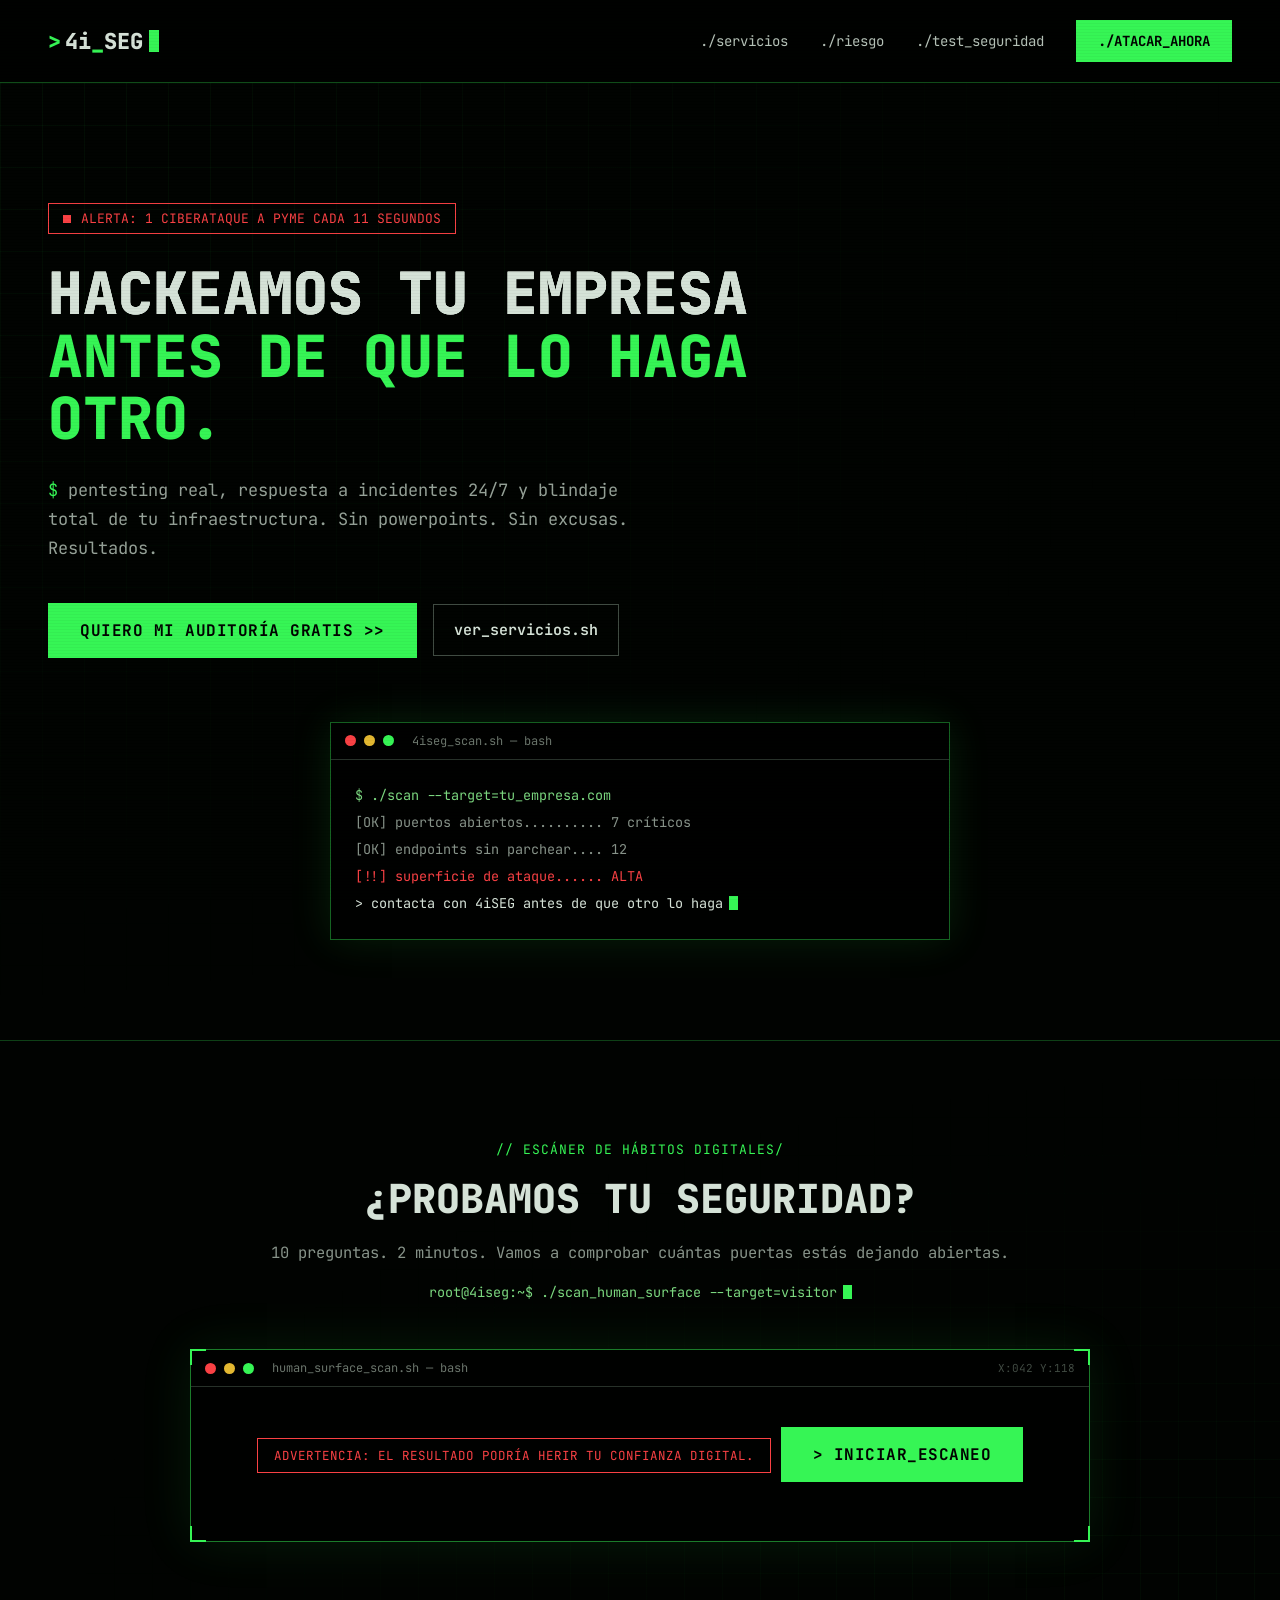
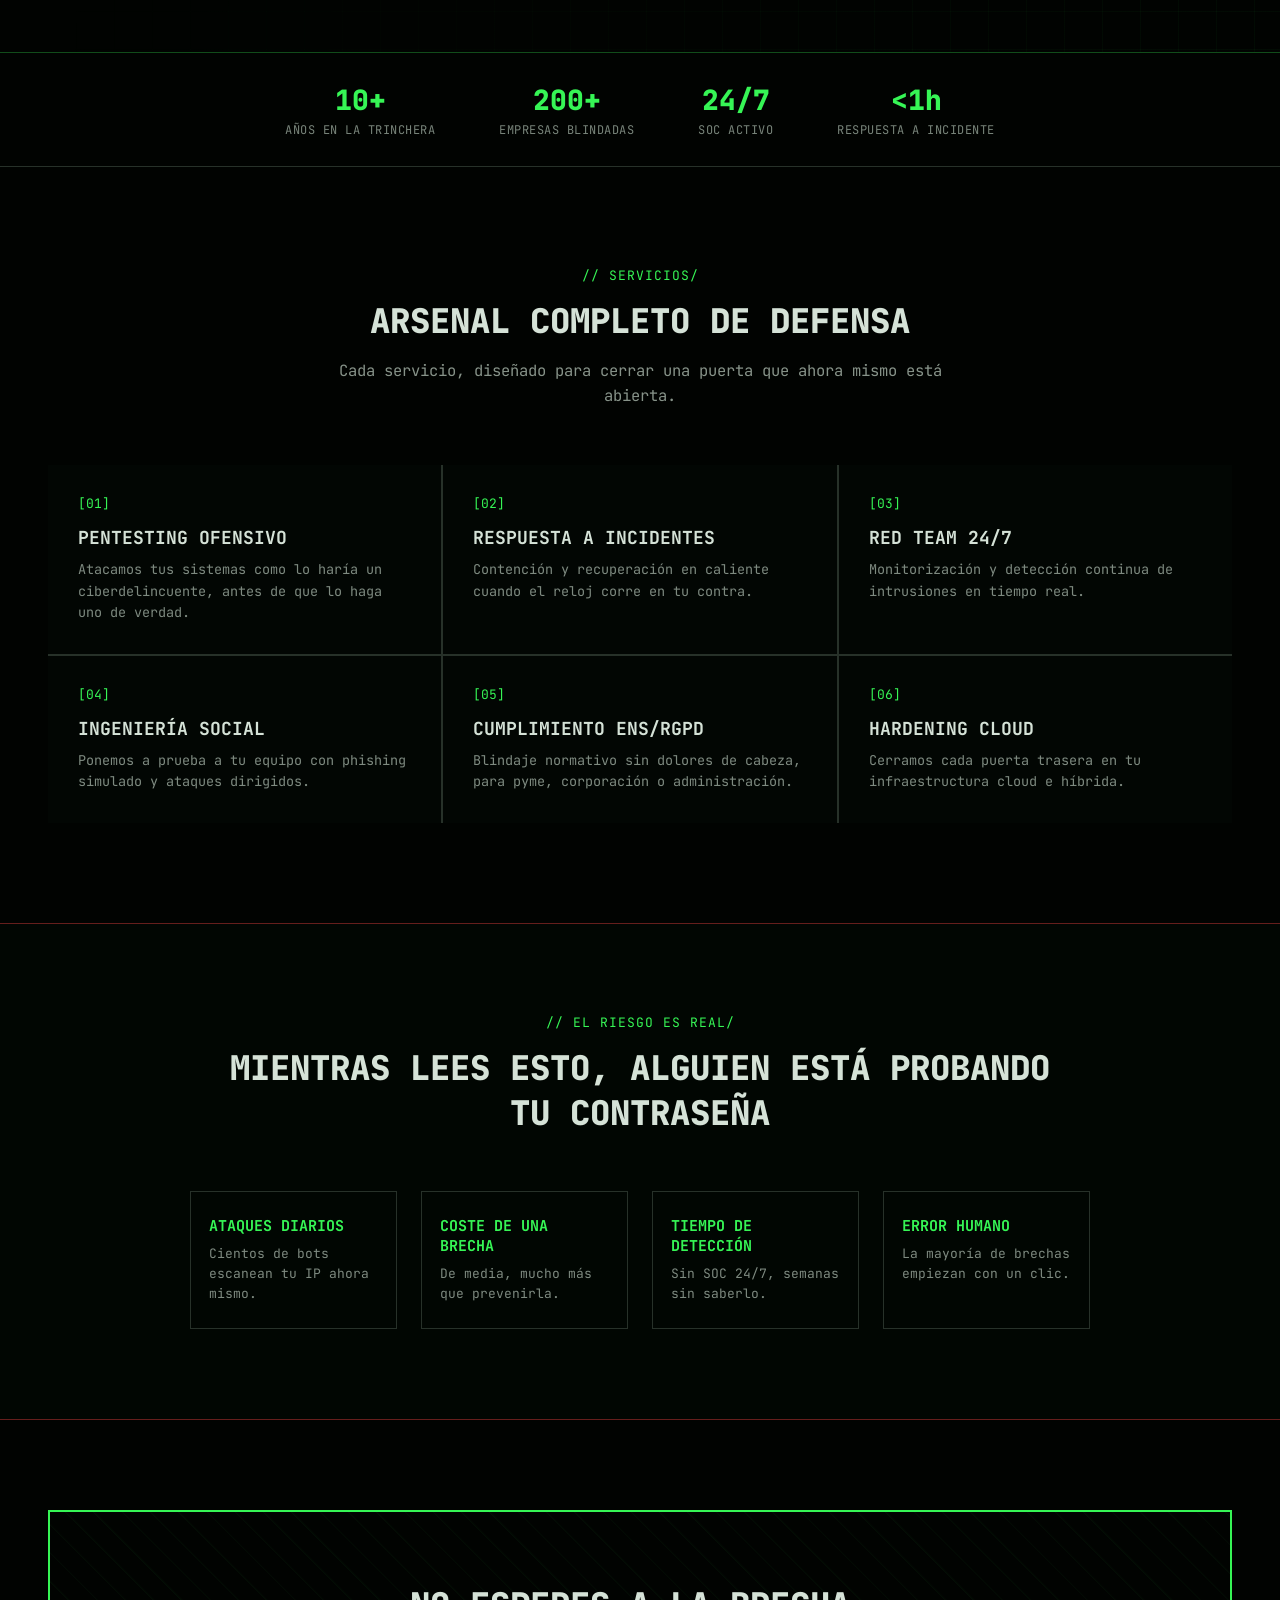
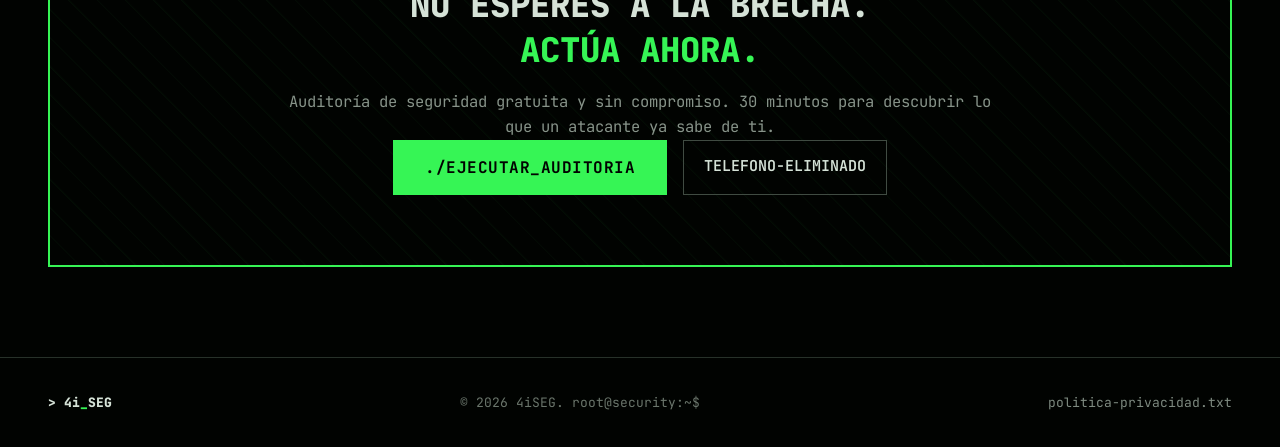
==== index.html @ 0c09458d "Add files via upload" ====
<!DOCTYPE html>
<html lang="es">
<head>
<meta charset="UTF-8">
<meta name="viewport" content="width=device-width, initial-scale=1.0">
<title>4iSEG — Ciberseguridad y hacking ético</title>
<meta name="description" content="Pentesting ofensivo, respuesta a incidentes y hardening de seguridad para pymes, corporaciones y administraciones. Haz el test de hábitos digitales de 4iSEG.">
<link rel="preconnect" href="https://fonts.googleapis.com">
<link href="https://fonts.googleapis.com/css2?family=JetBrains+Mono:wght@400;500;700;800&display=swap" rel="stylesheet">
<link rel="stylesheet" href="css/styles.css">
</head>
<body>

<div class="scanlines" aria-hidden="true"></div>

<header class="site-header">
  <div class="logo">
    <span class="logo-chevron">&gt;</span>
    <span>4i<span class="accent">_</span>SEG</span>
    <span class="logo-cursor blink-cursor" aria-hidden="true"></span>
  </div>
  <nav class="site-nav">
    <a href="#servicios">./servicios</a>
    <a href="#riesgo">./riesgo</a>
    <a href="#test-seguridad">./test_seguridad</a>
    <a href="#contacto" class="nav-cta">./ATACAR_AHORA</a>
  </nav>
</header>

<section class="hero">
  <div class="hero-grid" aria-hidden="true"></div>
  <div class="hero-content">
    <div class="alert-badge"><span class="dot blink"></span>ALERTA: 1 CIBERATAQUE A PYME CADA 11 SEGUNDOS</div>
    <h1 class="hero-title glitch-wrap">
      <span class="g1" aria-hidden="true">HACKEAMOS TU EMPRESA</span>
      <span class="g2" aria-hidden="true">HACKEAMOS TU EMPRESA</span>
      <span class="real">HACKEAMOS TU EMPRESA</span><br>
      <span class="real accent-text">ANTES DE QUE LO HAGA<br>OTRO.</span>
    </h1>
    <p class="hero-copy"><span class="accent-text">$</span> pentesting real, respuesta a incidentes 24/7 y blindaje total de tu infraestructura. Sin powerpoints. Sin excusas. Resultados.</p>
    <div class="hero-actions">
      <a href="#contacto" class="btn btn-primary">Quiero mi auditoría gratis &gt;&gt;</a>
      <a href="#servicios" class="btn btn-outline">ver_servicios.sh</a>
    </div>
  </div>

  <div class="terminal-mock">
    <div class="terminal-bar">
      <span class="tl-dot red"></span><span class="tl-dot amber"></span><span class="tl-dot green"></span>
      <span class="terminal-title">4iseg_scan.sh — bash</span>
    </div>
    <div class="terminal-body">
      <div>$ ./scan --target=tu_empresa.com</div>
      <div class="dim">[OK] puertos abiertos.......... 7 críticos</div>
      <div class="dim">[OK] endpoints sin parchear.... 12</div>
      <div class="red-text">[!!] superficie de ataque...... ALTA</div>
      <div class="fg-text">&gt; contacta con 4iSEG antes de que otro lo haga<span class="cursor-block blink-cursor" aria-hidden="true"></span></div>
    </div>
  </div>
</section>

<section id="test-seguridad" class="quiz-section">
  <div class="quiz-grid-bg" aria-hidden="true"></div>

  <div class="quiz-header">
    <div class="eyebrow">// ESCÁNER DE HÁBITOS DIGITALES/</div>
    <h2 class="hero-title-sm">¿PROBAMOS TU SEGURIDAD?</h2>
    <p class="quiz-lead">10 preguntas. 2 minutos. Vamos a comprobar cuántas puertas estás dejando abiertas.</p>
    <div class="terminal-line">root@4iseg:~$ ./scan_human_surface --target=visitor<span class="cursor-block blink-cursor" aria-hidden="true"></span></div>
  </div>

  <div class="quiz-shell">
    <span class="corner corner-tl" aria-hidden="true"></span>
    <span class="corner corner-tr" aria-hidden="true"></span>
    <span class="corner corner-bl" aria-hidden="true"></span>
    <span class="corner corner-br" aria-hidden="true"></span>

    <div class="terminal-bar">
      <span class="tl-dot red"></span><span class="tl-dot amber"></span><span class="tl-dot green"></span>
      <span class="terminal-title">human_surface_scan.sh — bash</span>
      <span class="coords" aria-hidden="true">X:042 Y:118</span>
    </div>

    <div id="stageIntro" class="stage">
      <div class="intro-body">
        <div class="warning-tag">ADVERTENCIA: EL RESULTADO PODRÍA HERIR TU CONFIANZA DIGITAL.</div>
        <button id="btnStart" class="btn btn-primary" type="button">&gt; INICIAR_ESCANEO</button>
      </div>
    </div>

    <div id="stageQuiz" class="stage quiz-body-grid" hidden>
      <div class="quiz-main">
        <div class="quiz-topline">
          <span id="qNumberLabel">[01/10]</span>
          <span>EXPOSICIÓN: <span id="exposureLevel" class="exposure-value">BAJA</span></span>
        </div>
        <div id="progressBar" class="progress-bar"></div>
        <h3 id="questionTitle" class="question-title"></h3>
        <div id="optionsList" class="options-list" role="radiogroup" aria-label="Opciones de respuesta"></div>
        <div id="diagnosticBox" class="diagnostic-box" role="status" aria-live="polite" hidden>
          <span id="diagTag" class="diag-tag"></span><span id="diagText"></span>
        </div>
        <div class="quiz-nav">
          <button id="btnPrev" class="btn btn-ghost" type="button">&lt; ANTERIOR</button>
          <button id="btnNext" class="btn btn-primary" type="button" disabled>SIGUIENTE &gt;</button>
        </div>
      </div>
      <div class="quiz-log" aria-hidden="true">
        <div class="log-title">LOG</div>
        <div id="logLines"></div>
      </div>
    </div>

    <div id="stageScanning" class="stage" hidden>
      <div id="scanLines" class="scan-lines"></div>
    </div>

    <div id="stageResult" class="stage" hidden>
      <div class="result-tag">[SCAN COMPLETED]</div>
      <div id="bandTag" class="band-tag"></div>
      <p id="bandDesc" class="band-desc"></p>
      <div class="score-bar"><div id="scoreFill" class="score-fill"></div></div>
      <div class="result-counts">
        <div><span id="secureCount" class="count-green">0</span> <span class="count-label">SEGURAS</span></div>
        <div><span id="improvableCount" class="count-amber">0</span> <span class="count-label">MEJORABLES</span></div>
        <div><span id="dangerousCount" class="count-red">0</span> <span class="count-label">PELIGROSAS</span></div>
      </div>
      <div id="vulnsBlock" class="vulns-block" hidden>
        <div class="vulns-title">TOP VULNERABILIDADES DETECTADAS</div>
        <div id="recommendations"></div>
      </div>
      <p class="disclaimer">Resultado orientativo. Este cuestionario no sustituye una auditoría profesional de ciberseguridad.</p>
      <div class="result-actions">
        <button id="btnReset" class="btn btn-ghost" type="button">REPETIR_ESCANEO</button>
        <a href="#contacto" class="btn btn-primary">SOLICITAR_AUDITORÍA PROFESIONAL</a>
      </div>
    </div>
  </div>
</section>

<section class="stats-row">
  <div class="stat"><div class="stat-value">10+</div><div class="stat-label">AÑOS EN LA TRINCHERA</div></div>
  <div class="stat"><div class="stat-value">200+</div><div class="stat-label">EMPRESAS BLINDADAS</div></div>
  <div class="stat"><div class="stat-value">24/7</div><div class="stat-label">SOC ACTIVO</div></div>
  <div class="stat"><div class="stat-value">&lt;1h</div><div class="stat-label">RESPUESTA A INCIDENTE</div></div>
</section>

<section id="servicios" class="services-section">
  <div class="section-head">
    <div class="eyebrow">// SERVICIOS/</div>
    <h2 class="section-title">Arsenal completo de defensa</h2>
    <p class="section-lead">Cada servicio, diseñado para cerrar una puerta que ahora mismo está abierta.</p>
  </div>
  <div class="services-grid">
    <div class="service-card"><div class="service-id">[01]</div><h3>Pentesting ofensivo</h3><p>Atacamos tus sistemas como lo haría un ciberdelincuente, antes de que lo haga uno de verdad.</p></div>
    <div class="service-card"><div class="service-id">[02]</div><h3>Respuesta a incidentes</h3><p>Contención y recuperación en caliente cuando el reloj corre en tu contra.</p></div>
    <div class="service-card"><div class="service-id">[03]</div><h3>Red team 24/7</h3><p>Monitorización y detección continua de intrusiones en tiempo real.</p></div>
    <div class="service-card"><div class="service-id">[04]</div><h3>Ingeniería social</h3><p>Ponemos a prueba a tu equipo con phishing simulado y ataques dirigidos.</p></div>
    <div class="service-card"><div class="service-id">[05]</div><h3>Cumplimiento ENS/RGPD</h3><p>Blindaje normativo sin dolores de cabeza, para pyme, corporación o administración.</p></div>
    <div class="service-card"><div class="service-id">[06]</div><h3>Hardening cloud</h3><p>Cerramos cada puerta trasera en tu infraestructura cloud e híbrida.</p></div>
  </div>
</section>

<section id="riesgo" class="riesgo-section">
  <div class="section-head">
    <div class="eyebrow">// EL RIESGO ES REAL/</div>
    <h2 class="section-title">Mientras lees esto, alguien está probando tu contraseña</h2>
  </div>
  <div class="diffs-grid">
    <div class="diff-card"><div class="diff-title">ATAQUES DIARIOS</div><div class="diff-desc">Cientos de bots escanean tu IP ahora mismo.</div></div>
    <div class="diff-card"><div class="diff-title">COSTE DE UNA BRECHA</div><div class="diff-desc">De media, mucho más que prevenirla.</div></div>
    <div class="diff-card"><div class="diff-title">TIEMPO DE DETECCIÓN</div><div class="diff-desc">Sin SOC 24/7, semanas sin saberlo.</div></div>
    <div class="diff-card"><div class="diff-title">ERROR HUMANO</div><div class="diff-desc">La mayoría de brechas empiezan con un clic.</div></div>
  </div>
</section>

<section id="contacto" class="contact-section">
  <div class="contact-bg" aria-hidden="true"></div>
  <div class="contact-inner">
    <h2 class="section-title">No esperes a la brecha.<br><span class="accent-text">Actúa ahora.</span></h2>
    <p class="section-lead">Auditoría de seguridad gratuita y sin compromiso. 30 minutos para descubrir lo que un atacante ya sabe de ti.</p>
    <div class="contact-actions">
      <a href="mailto:info@4iseg.com" class="btn btn-primary">./ejecutar_auditoria</a>
      <a href="tel:TELEFONO-ELIMINADO" class="btn btn-outline">TELEFONO-ELIMINADO</a>
    </div>
  </div>
</section>

<footer class="site-footer">
  <div class="footer-logo">&gt; 4i<span class="accent-text">_</span>SEG</div>
  <div class="footer-copy">© 2026 4iSEG. root@security:~$</div>
  <a href="https://4iseg.com/politica-privacidad/" class="footer-link">politica-privacidad.txt</a>
</footer>

<script src="js/script.js" defer></script>
</body>
</html>
---- css/styles.css ----
:root {
  --bg: oklch(9% 0.015 150);
  --bg-terminal: oklch(6% 0.01 150);
  --bg-card: oklch(11% 0.015 150);
  --bg-riesgo: oklch(11% 0.02 150);
  --fg: oklch(90% 0.02 150);
  --fg-70: oklch(70% 0.02 150);
  --fg-65: oklch(65% 0.02 150);
  --fg-62: oklch(62% 0.02 150);
  --fg-60: oklch(60% 0.02 150);
  --fg-58: oklch(80% 0.02 150);
  --fg-55: oklch(55% 0.02 150);
  --fg-48: oklch(48% 0.02 150);
  --green: oklch(85% 0.25 145);
  --green-bright: oklch(90% 0.25 145);
  --amber: oklch(80% 0.15 90);
  --red: oklch(65% 0.22 25);
  --border: oklch(30% 0.02 150);
  --border-soft: oklch(26% 0.02 150);
  --border-mid: oklch(35% 0.02 150);
  --border-strong: oklch(40% 0.02 150);
}

* { box-sizing: border-box; }
html, body { margin: 0; padding: 0; }
body {
  font-family: 'JetBrains Mono', monospace;
  background: var(--bg);
  color: var(--fg);
  min-height: 100vh;
  overflow-x: hidden;
  position: relative;
}
a { color: inherit; }
::selection { background: var(--green); color: var(--bg); }

.scanlines {
  position: fixed; inset: 0; pointer-events: none; z-index: 100;
  background-image: repeating-linear-gradient(0deg, oklch(0% 0 0 / 0.12) 0px, transparent 1px, transparent 3px);
  opacity: 0.5;
}

@keyframes blink { 0%, 45% { opacity: 1; } 50%, 100% { opacity: 0; } }
@keyframes glitch1 { 0%,100% { clip-path: inset(0 0 90% 0); transform: translate(0); } 20% { clip-path: inset(20% 0 60% 0); transform: translate(-3px,0); } 40% { clip-path: inset(60% 0 10% 0); transform: translate(3px,0); } 60% { clip-path: inset(10% 0 70% 0); transform: translate(-2px,0); } 80% { clip-path: inset(80% 0 5% 0); transform: translate(2px,0); } }
@keyframes glitch2 { 0%,100% { clip-path: inset(30% 0 40% 0); transform: translate(0); } 25% { clip-path: inset(5% 0 85% 0); transform: translate(3px,0); } 50% { clip-path: inset(50% 0 20% 0); transform: translate(-3px,0); } 75% { clip-path: inset(70% 0 10% 0); transform: translate(2px,0); } }
@keyframes qEnter { from { opacity: 0; transform: translateX(18px); } to { opacity: 1; transform: translateX(0); } }
@keyframes flashRed { 0% { background: oklch(30% 0.15 25 / 0.4); } 100% { background: transparent; } }

.blink, .dot.blink { animation: blink 0.8s step-end infinite; }
.glitch-wrap { position: relative; display: inline-block; }
.glitch-wrap .g1, .glitch-wrap .g2 { position: absolute; top: 0; left: 0; width: 100%; }

@media (prefers-reduced-motion: no-preference) {
  .glitch-wrap:hover .g1 { animation: glitch1 0.5s steps(2) infinite; color: var(--red); }
  .glitch-wrap:hover .g2 { animation: glitch2 0.5s steps(2) infinite; color: oklch(70% 0.18 250); }
  .blink-cursor { animation: blink 1s step-end infinite; }
  .q-anim { animation: qEnter 0.32s ease both; }
  .risk-flash { animation: flashRed 0.4s ease; }
}
@media (prefers-reduced-motion: reduce) {
  .blink, .dot.blink { animation: none; }
}

/* header */
.site-header {
  position: sticky; top: 0; z-index: 50;
  display: flex; align-items: center; justify-content: space-between;
  padding: 20px 48px;
  background: oklch(9% 0.015 150 / 0.9);
  backdrop-filter: blur(6px);
  border-bottom: 1px solid oklch(85% 0.25 145 / 0.3);
}
.logo { display: flex; align-items: center; gap: 4px; font-size: 22px; font-weight: 800; }
.accent, .accent-text, .logo-chevron { color: var(--green); }
.logo-cursor { display: inline-block; width: 10px; height: 22px; background: var(--green); margin-left: 2px; }
.site-nav { display: flex; align-items: center; gap: 32px; font-size: 14px; flex-wrap: wrap; }
.site-nav a { text-decoration: none; color: var(--fg-58); }
.nav-cta { color: var(--bg) !important; font-weight: 700; background: var(--green); padding: 10px 20px; border: 2px solid var(--green); }

/* buttons */
.btn {
  cursor: pointer; text-decoration: none; font-family: 'JetBrains Mono', monospace;
  display: inline-block; text-align: center;
}
.btn-primary { background: var(--green); color: var(--bg); font-weight: 700; padding: 17px 32px; font-size: 16px; text-transform: uppercase; letter-spacing: 0.5px; border: none; }
.btn-primary:hover { background: var(--green-bright); }
.btn-primary:focus-visible { outline: 3px solid var(--green-bright); outline-offset: 3px; }
.btn-outline { color: var(--fg); font-weight: 600; padding: 15px 20px; font-size: 15px; border: 1px solid var(--border-strong); background: transparent; }
.btn-ghost { background: transparent; color: var(--fg-58); border: 1px solid var(--border-mid); padding: 12px 18px; font-size: 13px; }
.btn-ghost:focus-visible, .btn-outline:focus-visible { outline: 2px solid var(--green); outline-offset: 2px; }
.btn:disabled { opacity: 0.4; cursor: not-allowed; }

/* hero */
.hero { position: relative; padding: 120px 48px 100px; overflow: hidden; border-bottom: 1px solid oklch(85% 0.25 145 / 0.25); }
.hero-grid {
  position: absolute; inset: 0;
  background-image: linear-gradient(oklch(85% 0.25 145 / 0.05) 1px, transparent 1px), linear-gradient(90deg, oklch(85% 0.25 145 / 0.05) 1px, transparent 1px);
  background-size: 42px 42px;
  mask-image: radial-gradient(ellipse at top left, black, transparent 70%);
}
.hero-content { position: relative; max-width: 820px; }
.alert-badge {
  display: inline-flex; align-items: center; gap: 10px; padding: 6px 14px;
  border: 1px solid var(--red); font-size: 13px; color: var(--red); margin-bottom: 28px;
}
.alert-badge .dot { width: 8px; height: 8px; background: var(--red); border-radius: 0; display: inline-block; }
.hero-title { font-size: 58px; line-height: 1.08; font-weight: 800; margin: 0 0 26px; text-transform: uppercase; }
.hero-title .real { position: relative; }
.hero-copy { font-size: 17px; line-height: 1.7; color: var(--fg-70); margin: 0 0 40px; max-width: 620px; }
.hero-actions { display: flex; gap: 16px; align-items: center; flex-wrap: wrap; }

.terminal-mock {
  position: relative; max-width: 620px; margin: 64px auto 0;
  background: var(--bg-terminal); border: 1px solid oklch(85% 0.25 145 / 0.4);
  box-shadow: 0 0 40px oklch(85% 0.25 145 / 0.12);
}
.terminal-bar { display: flex; align-items: center; gap: 8px; padding: 10px 14px; border-bottom: 1px solid var(--border); }
.tl-dot { width: 11px; height: 11px; border-radius: 50%; }
.tl-dot.red { background: var(--red); }
.tl-dot.amber { background: var(--amber); }
.tl-dot.green { background: var(--green); }
.terminal-title { margin-left: 10px; font-size: 12px; color: var(--fg-55); }
.coords { margin-left: auto; font-size: 11px; color: var(--border-strong); }
.terminal-body { padding: 22px 24px; font-size: 13.5px; line-height: 2; color: oklch(80% 0.15 145); }
.terminal-body .dim { color: var(--fg-65); }
.terminal-body .red-text { color: var(--red); }
.terminal-body .fg-text { color: var(--fg); }
.cursor-block { display: inline-block; width: 9px; height: 14px; background: var(--green); margin-left: 6px; vertical-align: -2px; }

/* quiz section */
.quiz-section { position: relative; padding: 100px 48px 110px; border-bottom: 1px solid oklch(85% 0.25 145 / 0.3); overflow: hidden; }
.quiz-grid-bg {
  position: absolute; inset: 0;
  background-image: linear-gradient(oklch(85% 0.25 145 / 0.04) 1px, transparent 1px), linear-gradient(90deg, oklch(85% 0.25 145 / 0.04) 1px, transparent 1px);
  background-size: 38px 38px;
  mask-image: radial-gradient(ellipse at bottom right, black, transparent 70%);
  pointer-events: none;
}
.quiz-header { position: relative; max-width: 900px; margin: 0 auto 48px; text-align: center; }
.eyebrow { font-size: 13px; color: var(--green); letter-spacing: 1px; margin-bottom: 14px; }
.hero-title-sm { font-size: 40px; font-weight: 800; margin: 0 0 16px; text-transform: uppercase; }
.quiz-lead { color: var(--fg-65); font-size: 15.5px; line-height: 1.6; margin: 0 0 18px; }
.terminal-line { font-size: 13.5px; color: oklch(80% 0.15 145); margin-bottom: 6px; }

.quiz-shell {
  position: relative; max-width: 900px; margin: 0 auto;
  border: 1px solid oklch(85% 0.25 145 / 0.5); background: var(--bg-terminal);
  box-shadow: 0 0 50px oklch(85% 0.25 145 / 0.1);
}
.corner { position: absolute; width: 16px; height: 16px; }
.corner-tl { top: -1px; left: -1px; border-top: 2px solid var(--green); border-left: 2px solid var(--green); }
.corner-tr { top: -1px; right: -1px; border-top: 2px solid var(--green); border-right: 2px solid var(--green); }
.corner-bl { bottom: -1px; left: -1px; border-bottom: 2px solid var(--green); border-left: 2px solid var(--green); }
.corner-br { bottom: -1px; right: -1px; border-bottom: 2px solid var(--green); border-right: 2px solid var(--green); }

.intro-body { padding: 40px 32px; text-align: center; }
.warning-tag { font-size: 12.5px; color: var(--red); border: 1px solid var(--red); display: inline-block; padding: 8px 16px; margin-bottom: 28px; }

.quiz-body-grid { display: grid; grid-template-columns: 1fr 180px; }
.quiz-main { padding: 30px 32px; }
.quiz-topline { display: flex; align-items: center; justify-content: space-between; margin-bottom: 18px; font-size: 13px; color: var(--fg-70); }
.exposure-value { font-weight: 700; }
.progress-bar { display: flex; gap: 4px; margin-bottom: 26px; }
.progress-bar .seg { height: 5px; flex: 1; background: var(--border-soft); }
.progress-bar .seg.filled { background: var(--green); }
.question-title { font-size: 19px; font-weight: 700; margin: 0 0 22px; text-transform: uppercase; line-height: 1.4; }
.options-list { display: flex; flex-direction: column; gap: 10px; }
.option-btn {
  cursor: pointer; text-align: left; background: var(--bg); border: 1px solid var(--border);
  color: var(--fg); padding: 14px 16px; font-family: 'JetBrains Mono', monospace; font-size: 13.5px; line-height: 1.5;
}
.option-btn:hover, .option-btn:focus-visible { border-color: var(--green); }
.option-btn:focus-visible { outline: 2px solid var(--green); outline-offset: 2px; }
.option-btn .opt-key { font-weight: 700; margin-right: 8px; }
.diagnostic-box { margin-top: 18px; padding: 14px 16px; border-left: 3px solid var(--green); background: var(--bg-card); font-size: 13px; line-height: 1.6; }
.diag-tag { font-weight: 700; margin-right: 8px; }
.quiz-nav { display: flex; justify-content: space-between; margin-top: 26px; gap: 12px; flex-wrap: wrap; }
.quiz-log { border-left: 1px solid var(--border-soft); padding: 20px 16px; font-size: 11px; line-height: 1.9; color: var(--fg-55); overflow: hidden; }
.log-title { color: var(--fg-60); margin-bottom: 8px; letter-spacing: 0.5px; }

.scan-lines { padding: 48px 32px; min-height: 220px; }
.scan-lines div { font-size: 14px; color: var(--green); margin-bottom: 10px; }

.stage { display: block; }
.stage[hidden] { display: none; }

#stageResult { padding: 36px 32px; }
.result-tag { font-size: 12px; color: var(--fg-60); margin-bottom: 6px; }
.band-tag { font-size: 22px; font-weight: 800; margin-bottom: 6px; text-transform: uppercase; }
.band-desc { color: var(--fg-70); font-size: 14px; line-height: 1.6; margin: 0 0 24px; max-width: 560px; }
.score-bar { height: 8px; background: oklch(20% 0.02 150); margin-bottom: 24px; }
.score-fill { height: 100%; width: 0%; background: var(--green); }
.result-counts { display: flex; gap: 28px; margin-bottom: 28px; flex-wrap: wrap; }
.count-green { color: var(--green); font-weight: 700; }
.count-amber { color: var(--amber); font-weight: 700; }
.count-red { color: var(--red); font-weight: 700; }
.count-label { font-size: 12px; color: var(--fg-60); }
.vulns-block { margin-bottom: 28px; }
.vulns-title { font-size: 12.5px; color: var(--fg-70); letter-spacing: 0.5px; margin-bottom: 10px; }
.rec-line { font-size: 13.5px; line-height: 1.7; margin-bottom: 6px; }
.rec-line .bullet { color: var(--red); margin-right: 8px; }
.disclaimer { font-size: 11.5px; color: var(--fg-48); margin: 0 0 26px; }
.result-actions { display: flex; gap: 14px; flex-wrap: wrap; }

/* stats */
.stats-row { padding: 28px 48px; border-bottom: 1px solid var(--border); display: flex; justify-content: center; gap: 64px; flex-wrap: wrap; }
.stat { text-align: center; }
.stat-value { font-size: 28px; font-weight: 800; color: var(--green); }
.stat-label { font-size: 12px; color: var(--fg-60); margin-top: 4px; text-transform: uppercase; letter-spacing: 0.5px; }

/* services */
.services-section { padding: 100px 48px; }
.section-head { max-width: 680px; margin: 0 auto 56px; text-align: center; }
.section-title { font-size: 34px; font-weight: 800; margin: 0 0 16px; text-transform: uppercase; }
.section-lead { color: var(--fg-65); font-size: 15.5px; line-height: 1.6; margin: 0; }
.services-grid { display: grid; grid-template-columns: repeat(3, 1fr); gap: 2px; max-width: 1200px; margin: 0 auto; background: var(--border); }
.service-card { background: var(--bg-card); padding: 30px; }
.service-id { font-size: 13px; color: var(--green); margin-bottom: 14px; }
.service-card h3 { font-size: 18px; font-weight: 700; margin: 0 0 10px; text-transform: uppercase; }
.service-card p { color: var(--fg-62); font-size: 13.5px; line-height: 1.6; margin: 0; }

/* riesgo */
.riesgo-section { padding: 90px 48px; background: var(--bg-riesgo); border-top: 1px solid oklch(65% 0.22 25 / 0.4); border-bottom: 1px solid oklch(65% 0.22 25 / 0.4); }
.riesgo-section .section-head { max-width: 900px; }
.riesgo-section .section-title { text-wrap: pretty; }
.diffs-grid { display: grid; grid-template-columns: repeat(4, 1fr); gap: 24px; max-width: 900px; margin: 32px auto 0; }
.diff-card { border: 1px solid var(--border); padding: 24px 18px; }
.diff-title { font-size: 15px; font-weight: 700; margin-bottom: 8px; color: var(--green); }
.diff-desc { font-size: 13px; color: var(--fg-62); line-height: 1.55; }

/* contact */
.contact-section { position: relative; margin: 90px 48px; padding: 70px 60px; border: 2px solid var(--green); overflow: hidden; }
.contact-bg { position: absolute; inset: 0; background-image: repeating-linear-gradient(45deg, oklch(85% 0.25 145 / 0.04) 0px, transparent 2px, transparent 20px); pointer-events: none; }
.contact-inner { position: relative; text-align: center; max-width: 720px; margin: 0 auto; }
.contact-inner .section-title { margin-bottom: 18px; text-wrap: pretty; }
.contact-actions { display: flex; gap: 16px; justify-content: center; flex-wrap: wrap; }

/* footer */
.site-footer { padding: 36px 48px; border-top: 1px solid var(--border); display: flex; justify-content: space-between; align-items: center; flex-wrap: wrap; gap: 16px; font-size: 13px; }
.footer-logo { font-weight: 800; }
.footer-copy { color: var(--fg-55); }
.footer-link { color: var(--fg-62); text-decoration: none; }

@media (max-width: 760px) {
  .site-nav { gap: 14px !important; font-size: 12.5px !important; }
  .site-nav a { padding: 8px 12px !important; }
  .hero-title, .hero-title-sm { font-size: 32px !important; }
  .stats-row { gap: 28px !important; }
  .services-grid, .diffs-grid { grid-template-columns: 1fr !important; }
  .quiz-body-grid { grid-template-columns: 1fr !important; }
  .quiz-log { display: none !important; }
  section, .hero, .quiz-section, .services-section, .riesgo-section, .contact-section, .site-header, .site-footer { padding-left: 20px !important; padding-right: 20px !important; }
  .contact-section { margin-left: 20px !important; margin-right: 20px !important; }
}
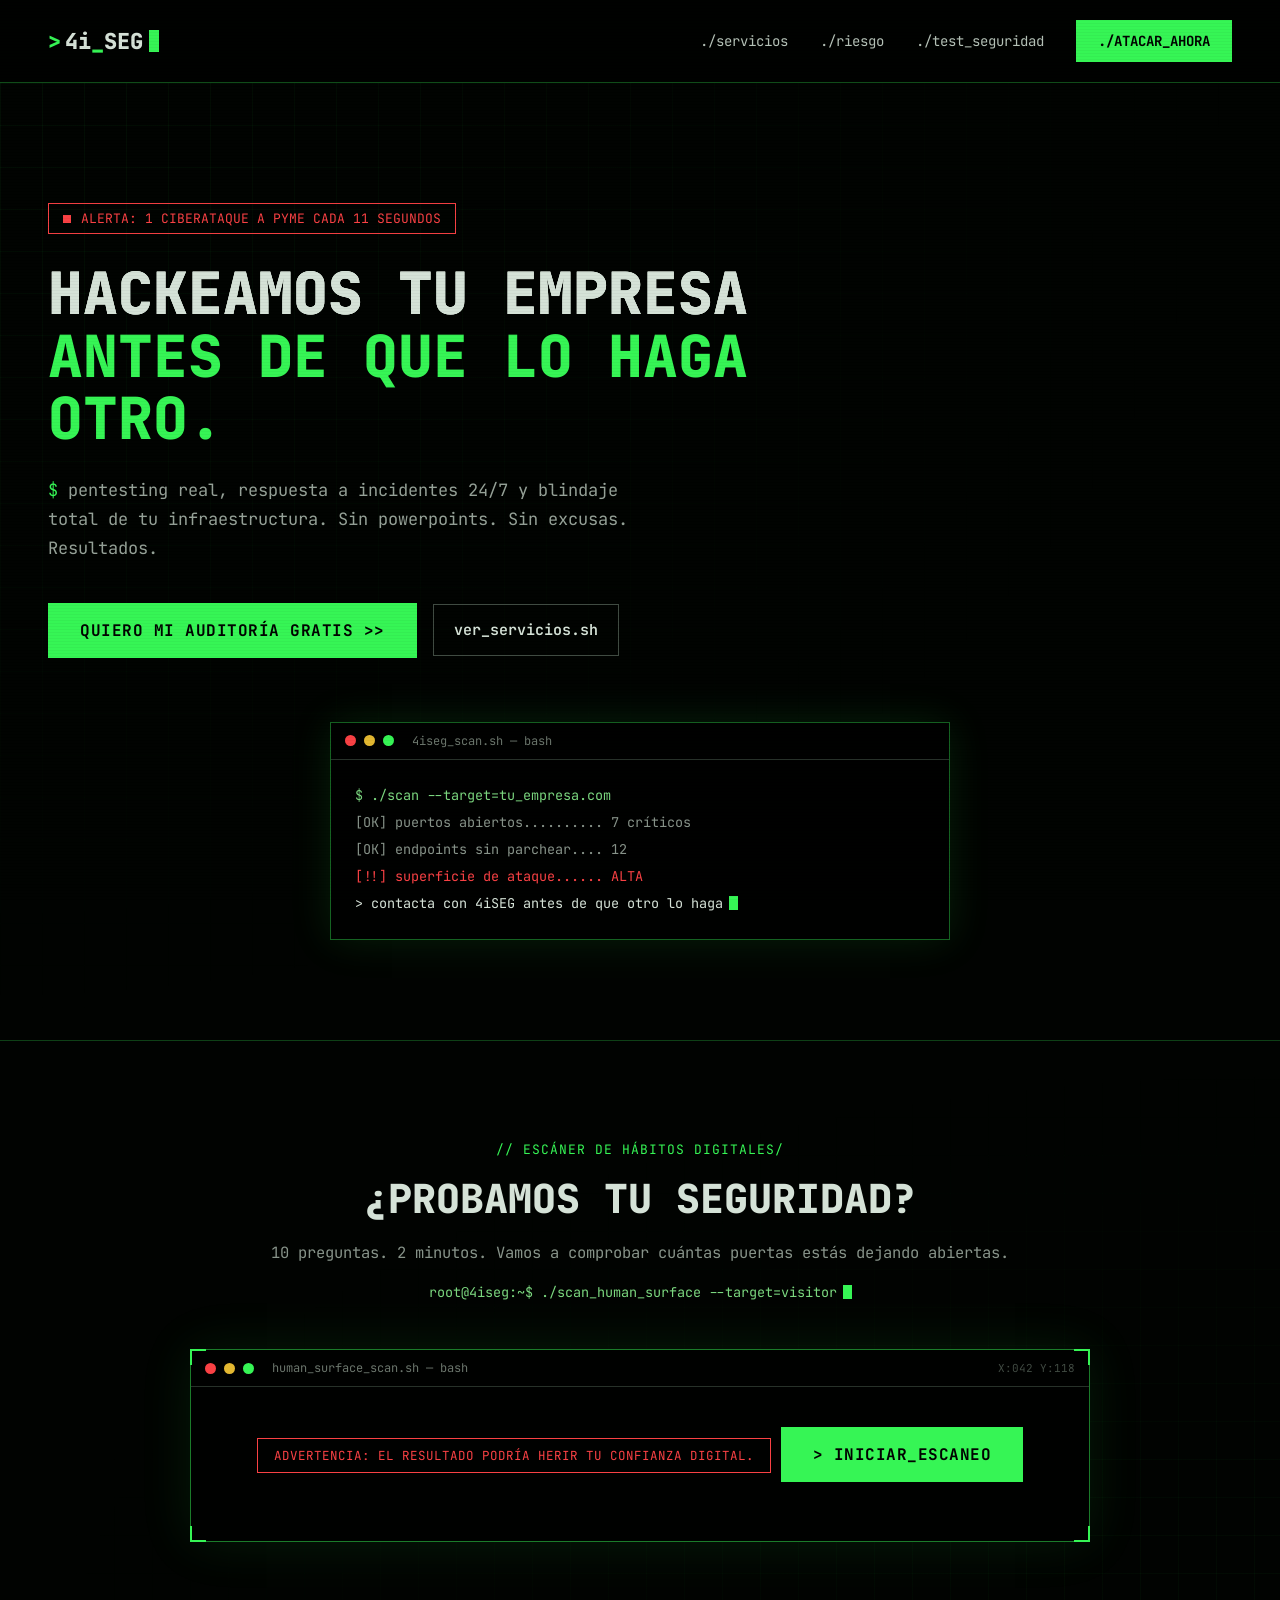
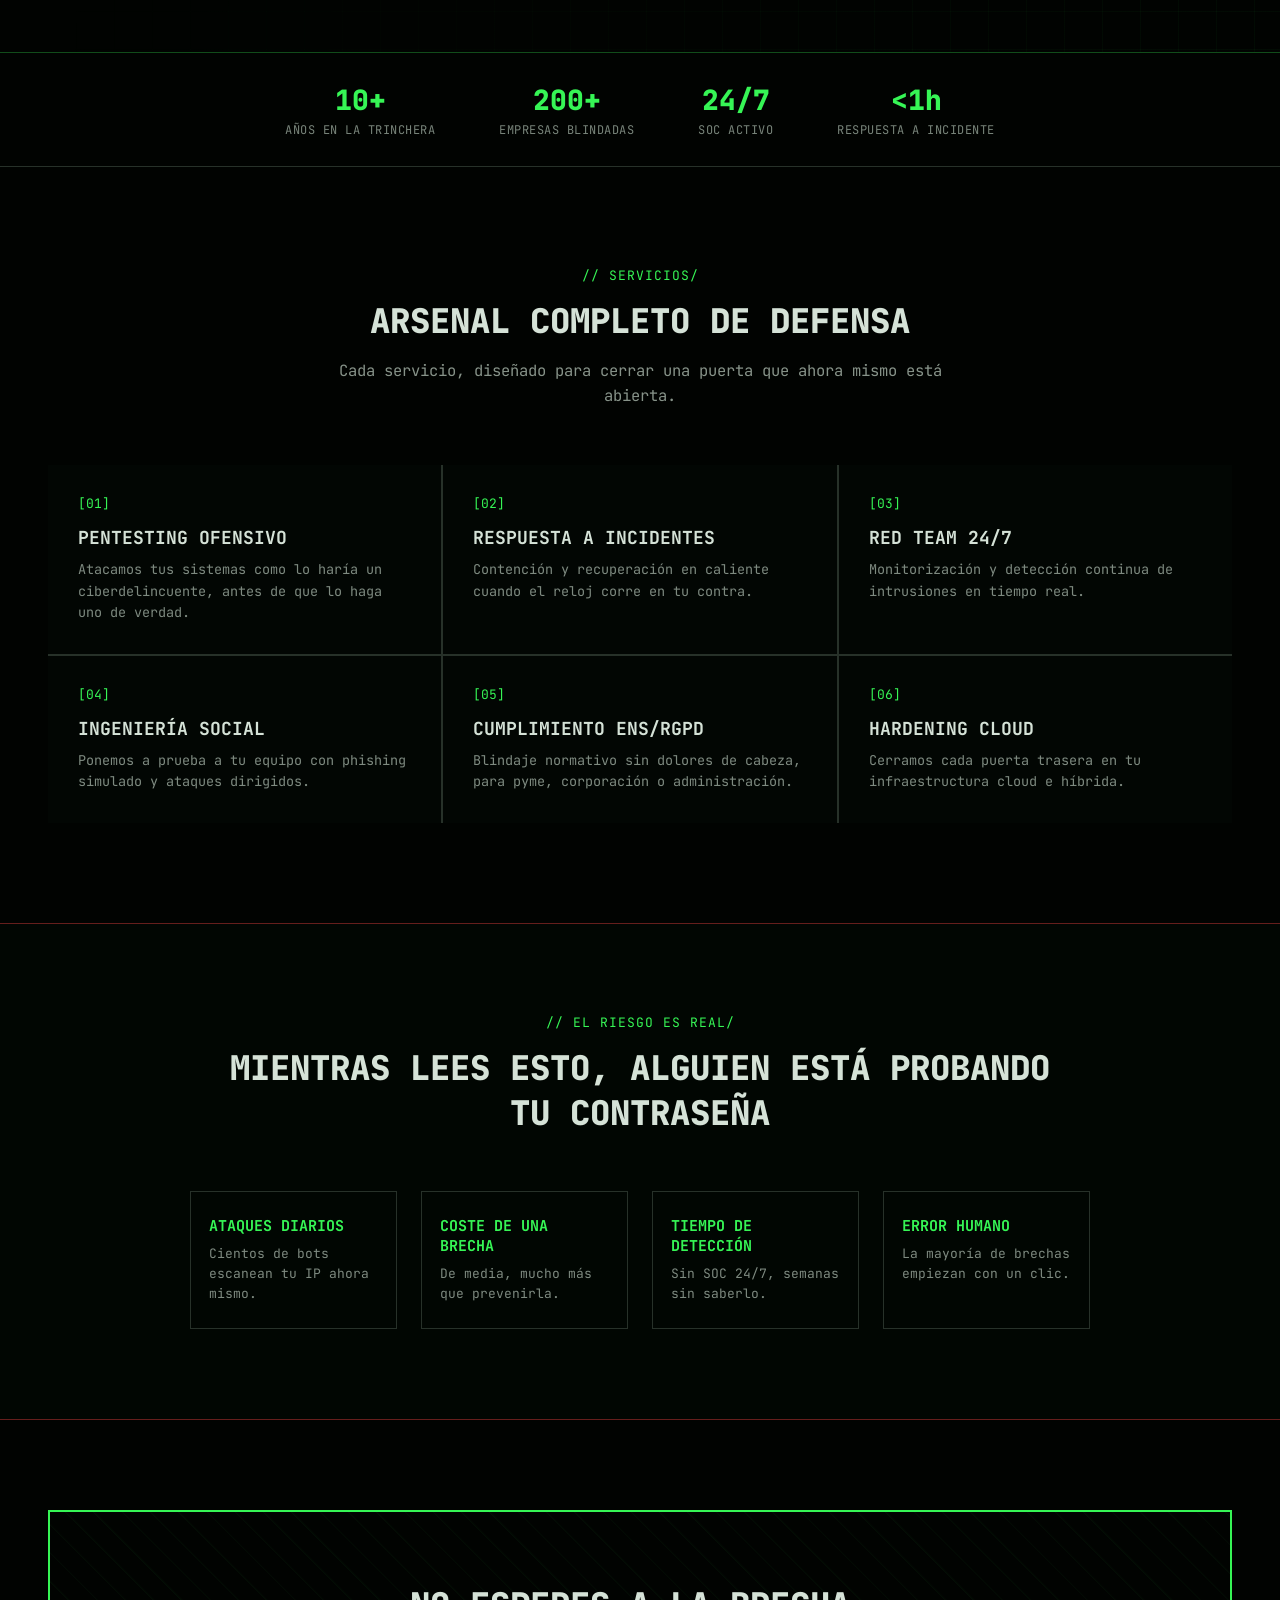
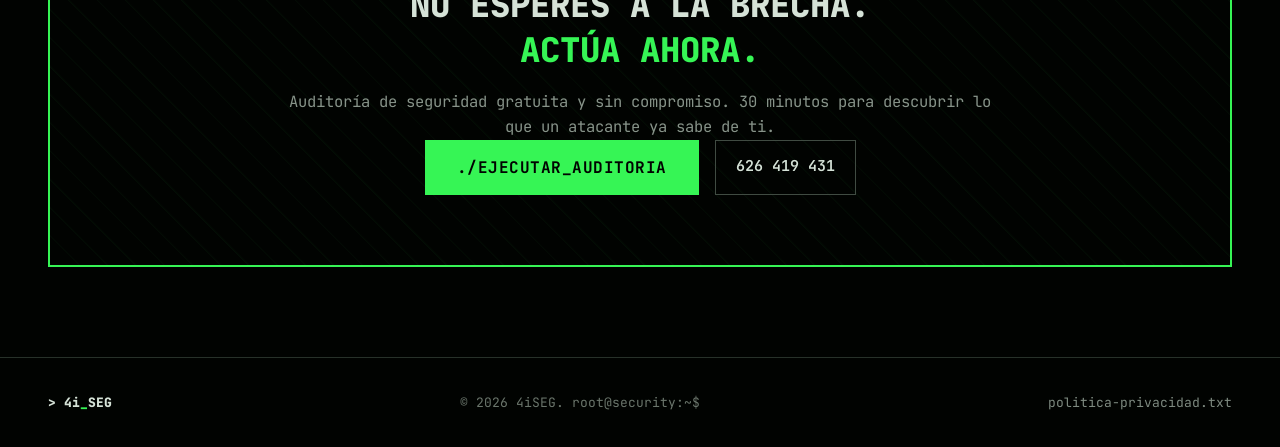
==== commit 8f55c174: "Add files via upload" ====
--- a/index.html
+++ b/index.html
@@ -181,7 +181,7 @@
     <p class="section-lead">Auditoría de seguridad gratuita y sin compromiso. 30 minutos para descubrir lo que un atacante ya sabe de ti.</p>
     <div class="contact-actions">
       <a href="mailto:info@4iseg.com" class="btn btn-primary">./ejecutar_auditoria</a>
-      <a href="tel:TELEFONO-ELIMINADO" class="btn btn-outline">TELEFONO-ELIMINADO</a>
+      <a href="tel:+34626419431" class="btn btn-outline">626 419 431</a>
     </div>
   </div>
 </section>
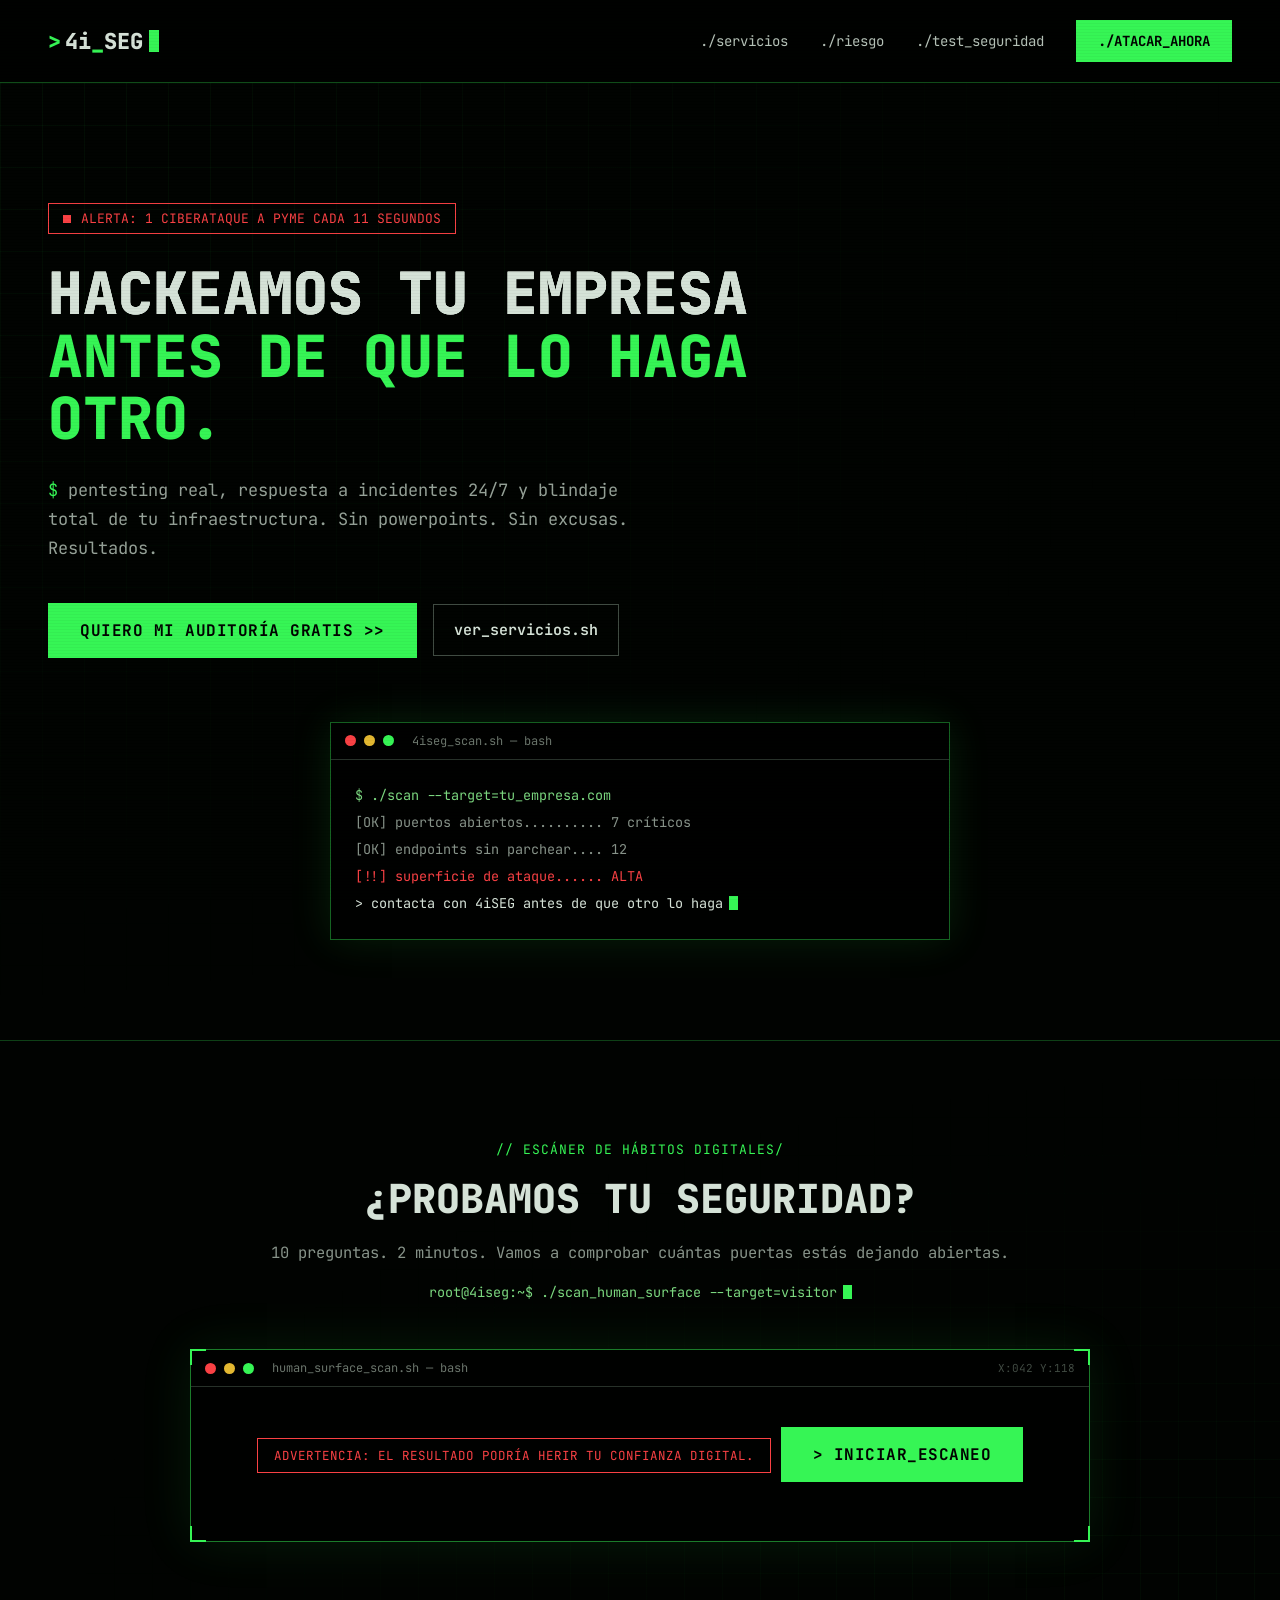
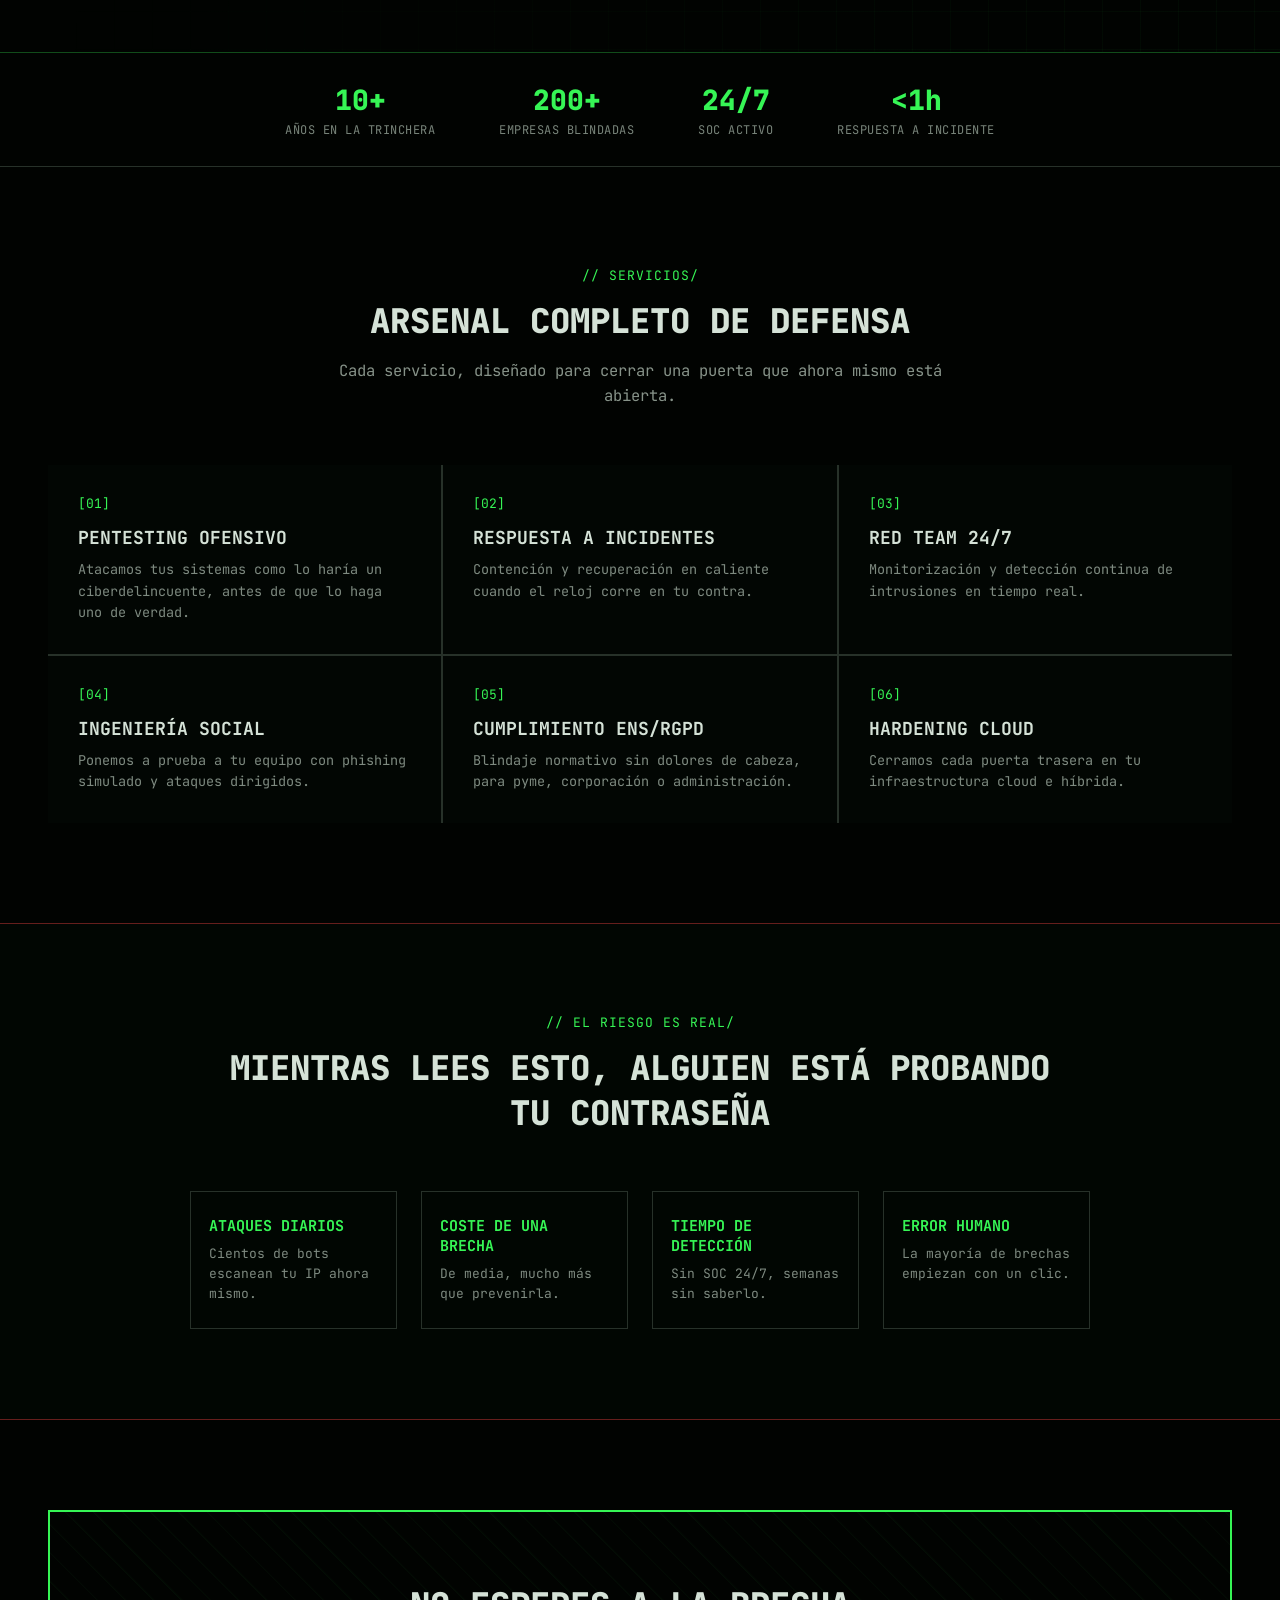
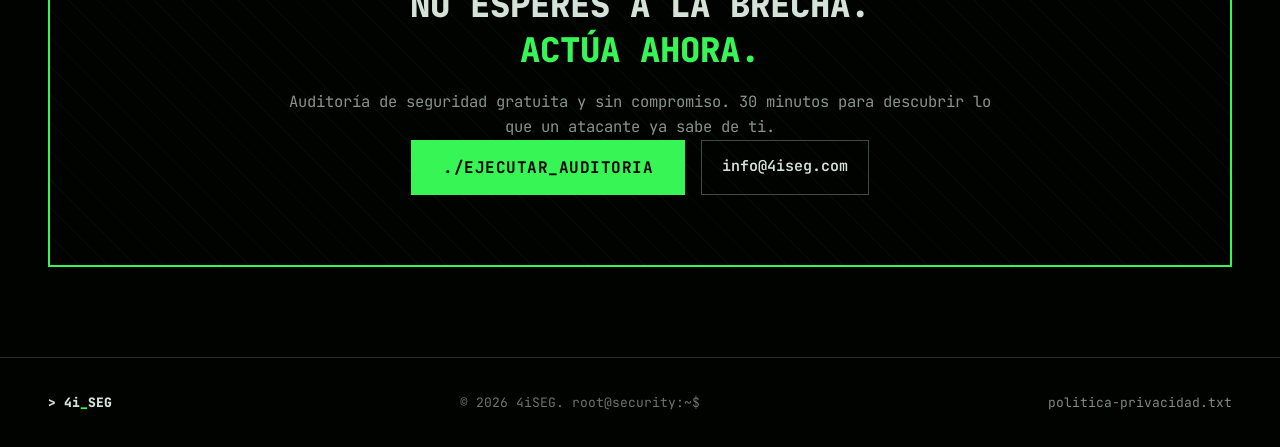
==== commit 02b40e8d: "Sustituir teléfono de contacto por email en la sección de contacto" ====
--- a/index.html
+++ b/index.html
@@ -181,7 +181,7 @@
     <p class="section-lead">Auditoría de seguridad gratuita y sin compromiso. 30 minutos para descubrir lo que un atacante ya sabe de ti.</p>
     <div class="contact-actions">
       <a href="mailto:info@4iseg.com" class="btn btn-primary">./ejecutar_auditoria</a>
-      <a href="tel:+34626419431" class="btn btn-outline">626 419 431</a>
+      <a href="mailto:info@4iseg.com" class="btn btn-outline">info@4iseg.com</a>
     </div>
   </div>
 </section>
